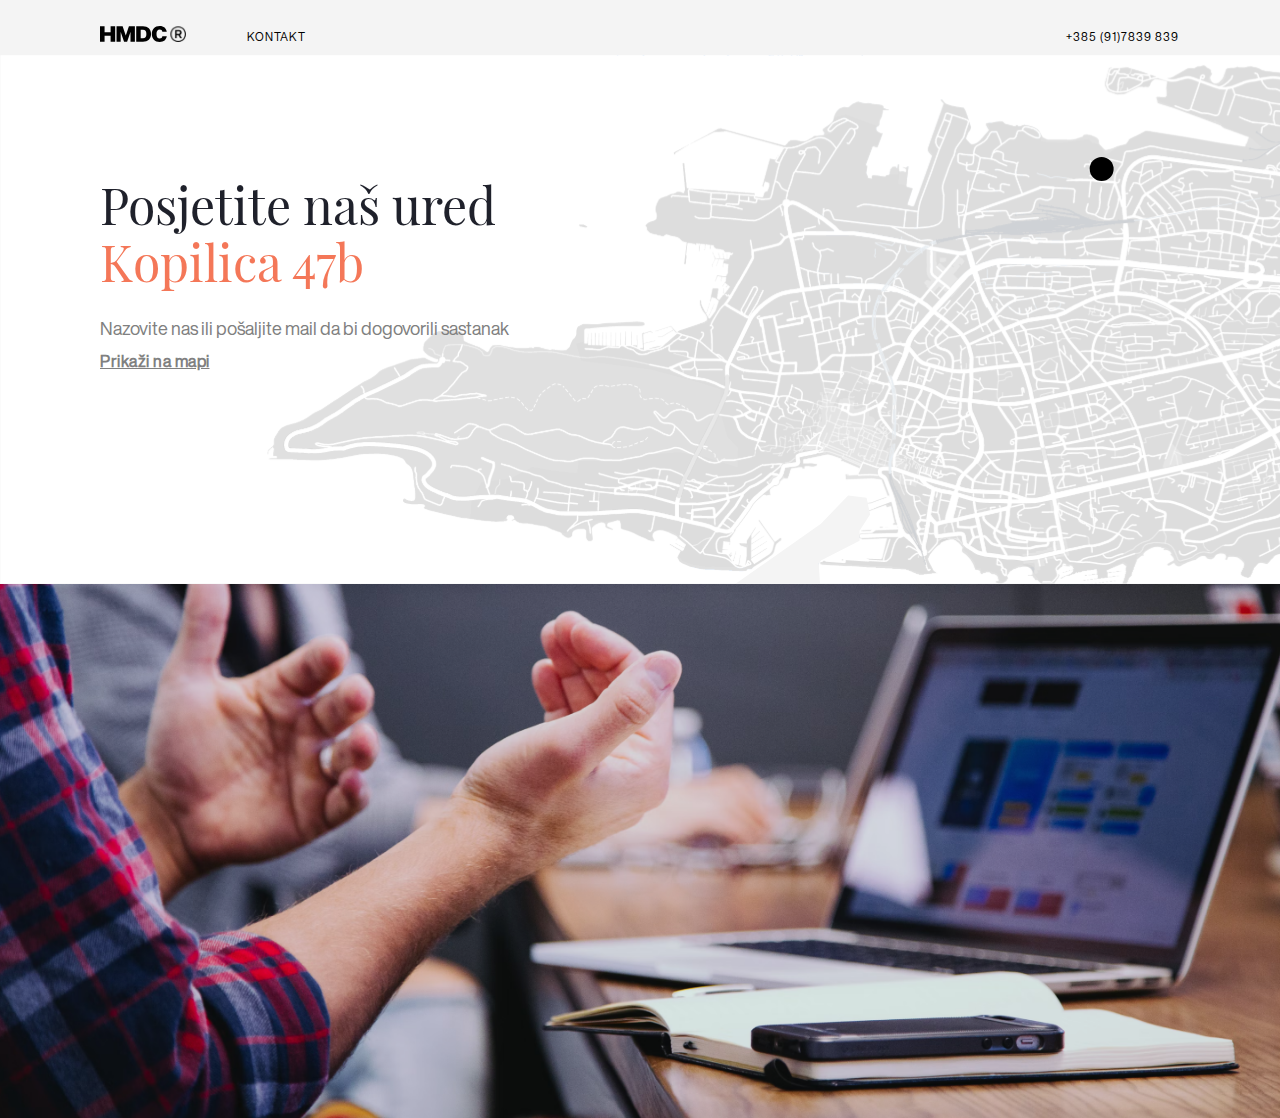
==== kontakt.html @ cbd96d77 "nesto" ====
<!DOCTYPE html>
<html lang="en">
<head>
    <meta charset="UTF-8">
    <meta http-equiv="X-UA-Compatible" content="IE=edge">
    <meta name="viewport" content="width=device-width, initial-scale=1.0">
    <link rel="stylesheet" href="styles.css">
    <link rel="stylesheet" href="kontaktstyle.css">
    <title>Document</title>
</head>
<body>
    
<div>
<div id="absolute-header">

    <div id="flex-container">
        <div id="logo">
          <img src="./picture/Logo HMDC.svg" alt="">
        </div>
        <nav id="header-left-side">
          <button class="nav-links dropbtn">
            USLUGE
            <i class="fa fa-caret-down"></i>
          </button>
          <a class="nav-links" href="">BLOG</a>
          <a class="nav-links" href="">KONTAKT</a>
        </nav>

        <nav id="header-right-side">
          <a class="nav-links" href="">+385 (91)7839 839</a>
          <div class="nav-links">
            <button>EN</button>
            <button>HR</button>
          </div>
          <a class="nav-links" id="ZP" href="">Zatražite ponudu</a>
          <div id="mybar">
          <div class="bar-holder">

            <div class="bars bar1"></div>
            <div class="bars bar2"></div>
            </div>
          </div>
        </nav>
      </div>
   


    <div id="contact-content">
<h1>Posjetite naš ured</h1>
<h1>Kopilica 47b</h1>
<small>Nazovite nas ili pošaljite mail da bi dogovorili sastanak</small>
<a href="">Prikaži na mapi</a>

   </div>
 </div>

 <div id="stmap">
 <img src="./picture/STMAP.svg" alt="" />
</div>

</div>

<div>
  <img id="contactimgbottom" src="./Slike/S.png" alt="">
</div>

<script src="./javacontact.js"></script>
<script src="./java.js"></script>
</body>
</html>
---- styles.css ----
* {
  box-sizing: border-box;
}
@font-face {
  font-family: "PlayFairDisplay";
  src: url("fonts/Playfair_Display/PlayfairDisplay-Regular.ttf")
    format("truetype");
  font-weight: normal;
  font-style: normal;
}

@font-face {
  font-family: "HalveticaNowDisplay";
  src: url("fonts/HelveticaNowCompleteFamily/Monotype\ -\ Helvetica\ Now\ Display.otf")
    format("opentype");
  font-weight: normal;
  font-style: normal;
}
body {
  margin: 0;
  color: #1F212B;
}


header #header-img-holder img {
  top: 0;
  width: 100%;
  display: block;
  margin: 0 auto;
}

header #header-img-holder img + img {
  display: none;
}

#absolute-header {
  position: absolute;
  top: 0;
  width: 100%;
  padding: 20px 60px 0;
}

#logo img{
    position: static;
  width: 87px;
  height: 16px;
  margin-right: 13px;
}

#flex-container {
  display: flex;
  padding: 2px 0vw 5px 0vw;
  align-items: center;
}

#header-right-side {
  display: grid;
  justify-items: start;
  grid-template-columns: auto auto auto;
  align-items: center;
  /* width: 340px; */
  margin-left: 20px;
  justify-content: space-between;
}

#header-right-side a:first-child {
  min-width: 114px;
}


#header-right-side #ZP {
  border-radius: 7px;
  padding: 12px 14px;
  width: 140px;
  background: #f47758;
  text-align: center;
  margin-left: 2px;
  font-size: 12px;
}

#header-right-side #mybar {
    float: right;
    display: none;
    margin: 1px 0 0 0;
}

/*                    BAR                      */
.bar-holder {
    cursor: pointer;
    width: 26px;
    height: 17px;
    background: inherit;
    position: relative;
    display: flex;
    flex-direction: column;
    align-items: center;
    justify-content: center;
    /* transition:all .5s ease-in-out; */
}

.bars {
    width: 18px;
    height: 2px;
    background: black;
    position: absolute;
    transition: all .5s ease-in-out;
}


.bar1{
    transform: translateY(-3px);
}
    
.bar2{
    transform: translateY(3px);
}


.bar-holder.open .bar1{
    transform: rotate(135deg) translate(0px,0px);  /*ako oce 45 */
}

.bar-holder.open .bar2{
    transform: rotate(45deg) translate(0px,0px);   /*-45 */
}





/*                    BAREND                  */
#header-left-side {
  display: grid;
  grid-template-columns: auto auto auto;
   width: 200px;/* 260 */
  margin-right: auto;
  justify-items: end;
}

#header-left-side button {
    font-family: HalveticaNowDisplay;
  background: inherit;
  border: none;
  color: white;
  font-size:11.5px;
  min-width: 67px;
  padding: 0;
}

#header-left-side .nav-links:nth-child(1),#header-left-side .nav-links:nth-child(2){
  display: none;/*headerleftside width vratiti s ovim */
}
#header-right-side .nav-links:nth-child(2),#header-right-side .nav-links:nth-child(3){
   display: none;/*headerrightside width vratiti s ovim */
}

.nav-links {
  letter-spacing: 1px;
  color: white;
  text-decoration: none;
  font-size: 11.5px;
  font-family: HalveticaNowDisplay;
  width: max-content;
}



#header-left-side .dropbtn{
    cursor: pointer;
}

#header-left-side .dropbtn i{
    margin: 0 4px;
}


#header-right-side button {
  background: none;
  color: white;
  border: none;
  font-family: Helvetica;
  font-size: 12px;
  cursor: pointer;
  padding: 0 2px;
}

#header-title {
  position:relative ;
  max-width: 345px;
  color: white;
  margin-top: 40px;
}

#header-title h2 {
  margin: 0;
  font-size: 35px;
  font-weight: 100;
  font-family: PlayFairDisplay;
  width: 285px;
}

#header-title h3 {
  display: none;
  max-width: 285px;
}

#header-title small {
  display: block;
  line-height: 22px;
  font-family: HalveticaNowDisplay;
  margin: 15px 0px 10px;
  color: #ffffffb8;
  font-size: 15px;
}

#header-title a {
  display: block;
  width: max-content;
  padding: 14px 33px;
  border-radius: 8px;
  background: #f0ecea;
  color: black;
  text-decoration: none;
  font-family: HalveticaNowDisplay;
  font-size: 11px;
  text-transform: uppercase;
  margin: 25px 0px 25px;
  font-weight: 700;
  cursor: pointer;
  letter-spacing: 1.3px;
}

#header-title a + a{
display: none;
}

/*       /////////////bookkeeping-services II/////////////           */
.section-box {
  padding: 80px 60px 120px;
}

#services-title {
  width: 45%;
  float: left;
  margin-right: 56px;
  margin-top: 50px;
}

#services-container {
  max-width: 410px;
  display: flex;
  flex-direction: column;
  margin-top: 50px;
}

#services-container p:first-child {
  margin-top: 0;
}

#services-container p {
  font-family: HalveticaNowDisplay;
  font-size: 14.5px;
  color: #4d4d4d;
  line-height: 1.5em;
}

.black-gray h3 {
  font-size: 30px;
  margin: 3px;
  font-weight: 100;
}

.black-gray h3 + h3 {
  font-size: 30px;
  color: #a9a9ac;
}
#services-flex2 {
  display: flex;
  flex-direction: row;
  justify-content: start;
  margin-top: 20px;
}

#services-flex2 a {
  margin: 20px 70px 10px 0px;
}

/*      /////////////////////////  Your powerful accounting   //////////////////////        */

#PDV {
  position: relative;
  background: #2e2f37;
  height: max-content;
}

#PDV img {
  display: block;
  margin-left: auto;
  width: 80%;
}

#uslugeholder {
  padding-bottom: 45px;
  top: 0;
  left: 0;
  right: 0;
  bottom: 0;
}

#PDV h1 {
  font-family: PlayFairDisplay;
  color: white;
  font-size: 39px;
  max-width: 370px;
  margin: 10px auto 50px;
  text-align: center;
  font-weight: 100;
}

#PDVgrid {
  display: grid;
  grid-template-columns: repeat(auto-fill, minmax(273px, 1fr));
  grid-template-rows: auto;
  grid-column-gap: 32px;
}

#PDVgrid div {
  max-width: 416px;
}

#PDVgrid div img {
  width: 18px;
  display: inline-block;
  margin-bottom: -2px;
  margin-right: 5px;
  margin-left: -2px;
}

#PDVgrid h4 {
  color: white;
  font-size: 19px;
  font-family: HalveticaNowDisplay;
  font-weight: 100;
  margin: 20px 0px 0px;
  display: inline-block;
}

#PDVgrid p {
  line-height: 20px;
  color: #7e7f83;
  font-size: 15.5px;
  font-family: HalveticaNowDisplay;
  margin: 10px 0 24px;
}

#PDV button {
  margin: 0 auto;
  color: white;
  display: block;
  padding: 17px 47px;
  margin-top: 45px;
  background: #f47758;
  border-radius: 7px;
  border: none;
  text-transform: uppercase;
  font-size: 11px;
  cursor: pointer;
  letter-spacing: 1px;
}

#PDV button +button {
display: none;
}

/*      /////////////////////////   II     //////////////////////        */

#theme-nu-II {
  background: #f4f4f4;
  overflow-x: hidden;
}
#theme-nu-II h2 {
  font-family: PlayFairDisplay;
  font-weight: 100;
  font-size: 39px;
  max-width: 402px;
  margin-bottom: 80px;
}

#articles-holder {
  display: flex;
  align-self: center;
  gap: 34px;
}

#III-cards {
  background: white;
  width: 312px;
  min-width: 312px;
  padding: 28px;
  padding-top: 50px;
  padding-bottom: 60px;
}

#III-cards img {
  margin: 40px 0px 75px 0px;
  width: 45px;
}

#III-cards h3 {
  font-family: PlayFairDisplay;
  font-size: 26px;
  font-weight: 100;
  margin: 6px 0;
  transform: scale(1, 1.1);
}

#III-cards p {
  color: #999999;
  font-family: HalveticaNowDisplay;
  font-size: 16px;
}

/*                    business         theme V              */

#business {
  overflow-x: hidden;
}

#business-title-flex {
  display: flex;
  flex-direction: row;
  align-items: center;
  justify-content: space-between;
}

#business-title-flex h2 {
  width: 280px;
  font-family: PlayFairDisplay;
  font-size: 39px;
  font-weight: 100;
}

#business-title-flex h2 + div {
  display: none;
  margin-right: 3vw;
}

#drag {
  display: inline-block;
  border: solid 1px #bdbcbc;
  border-radius: 46px;
  height: 70px;
  width: 70px;
  text-align: center;
  padding: 28.5px 0px;
}

#drag div {
  font-family: HalveticaNowDisplay;
  font-size: 11px;
  color: #a9a9ac;
}

#arrow {
  display: inline-block;
  margin: 0px 1.7vw;
  color: #a9a9ac;
}

#business-links-holder {
  display: flex;
}

#business-link {
  background: #f47758;
  width: 280px;
  min-width: 280px;
  padding: 30px;
  margin: 14px 17px;
}

#business-link img {
  width: 35px;
}

#business-link h3 {
  font-family: PlayFairDisplay;
  font-size: 21px;
  font-weight: 100;
  margin-bottom: 10px;
}

#business-link p {
  font-family: HalveticaNowDisplay;
  color: #bba2a2;
  margin-top: 10px;
}

#business-link h6 {
  font-family: HalveticaNowDisplay;
  margin-bottom: 2px;
  font-size: 12px;
  width: max-content;
  font-weight: 100;
}

#business-link:hover h6 {
  color: white;
  text-decoration: underline;
  cursor: pointer;
}
#business-link:hover h3 {
  color: white;
}
#business-link:hover img {
  mix-blend-mode: color-dodge;
}

#business-link img {
  margin-top: 55px;
}

/*                    footer                           */

#footers-title {
  border-bottom: solid 1px #4c4b4b;
  padding-bottom: 40px;
  margin-top: 55px;
}

footer {
  background: #1f2024;
}

footer.section-box {
  padding-bottom: 30px;
}

footer h2 {
  font-size: 35px;
  color: white;
  font-family: PlayFairDisplay;
  font-weight: 100;
  margin: 0;
}

footer h2 + h2 {
  color: #a9a9ac;
}

footer h2 + button {
  color: white;
  background: #292a2e;
  padding: 12px 20px;
  margin: 30px 0 0 0;
  border: solid 1px #4c4b4b;
  border-radius: 8px;
  font-size: 11.5px;
  font-family: HalveticaNowDisplay;
  cursor: pointer;
  letter-spacing: 1px;
}

footer h2 + button:hover {
  background: inherit;
}

#footer-nav-holder {
  display: flex;
  justify-content: space-between;
  margin: 70px 0px;
  flex-wrap: wrap;
  column-gap: 14px;
}

#footer-nav-holder nav {
  min-width: max-content;
  height: max-content;
  margin: 0px 0px 25px 0;
  letter-spacing: 0.5px;
}

#footer-nav-holder h3 {
  color: white;
  font-family: HalveticaNowDisplay;
  font-weight: 100;
  font-size: 13px;
  margin-bottom: 19px;
}

#footer-nav-holder + p {
  font-size: 14px;
  font-family: HalveticaNowDisplay;
  color: #a9a9ac;
  border-bottom: solid 1px #4c4b4b;
  padding-bottom: 20px;
}

footer nav a {
  text-decoration: none;
  color: #a9a9ac;
  font-family: HalveticaNowDisplay;
  margin: 15px 0;
  display: block;
  font-size: 13px;
}

#bottom-of-footer {
  display: flex;
  justify-content: space-between;
  margin-top: 30px;
  align-items: center;
  flex-wrap: wrap;
}

#bottom-of-footer div img{
margin-right: 10px;
}

#bottom-of-footer #right-corner a {
  color: white;
  text-decoration: none;
  margin-right: 20px;
}

.fa-phone {
  transform: rotate(90deg);
}

#bottom-of-footer #right-corner p {
  display: inline-block;
  color: white;
  font-family: HalveticaNowDisplay;
  font-size: 14px;
  margin-right: 20px;
  letter-spacing: 0.5px;

}

#bottom-of-footer #right-corner a {
  margin: 0px 14px;
  font-size: 14px;
}

/* mozda 1200 */
@media only screen and (min-width: 1001px) {
  #absolute-header {
    padding: 24px 100px 0;
  }

  #header-title h2 {
    margin: 9vw 0 0 0;
    font-size: 61px;
    width: 490px;
    line-height: 62px;
  }

  .black-gray h3 {
    font-size: 37px;
  }

  .black-gray h3 + h3 {
    font-size: 37px;
  }

  .section-box {
    padding: 110px 100px 150px;
  }

  #uslugeholder.section-box {
    padding: 190px 100px 190px;
  }

  #PDV h1 {
    margin: 0 auto 75px;
  }

  #PDVgrid {
    display: grid;
    grid-template-rows: auto auto auto auto auto auto;
    grid-row-gap: 20px;
    grid-template-columns: 100%;
    justify-items: end;
  }

  #PDVgrid div {
    max-width: 430px;
    min-width: 430px;
  }

  #PDVgrid div:nth-child(1) {
    margin: 0px 590px 0 auto;
  }

  #PDVgrid div:nth-child(2) {
    margin: 0px 690px 0 auto;
  }

  #PDVgrid div:nth-child(3){
    margin: 0px 790px 0 auto;
  }

  #PDVgrid div:nth-child(4) {
    margin: 0px 730px 0 auto;
  }

  #PDVgrid div:nth-child(5){
    margin: 0px 650px 0 auto;
  }

  #PDVgrid div:nth-child(6){
    margin: 0px 580px 0 auto;
  }

  #PDV h1 {
    font-size: 61px;
    max-width: 390px;
  }

  #PDV #img1000 {
    position: absolute;
    display: block;
    width: 60%; /* 800px */
    /* top: 275px; */
    right: 0;
    bottom: 44px;
  }

  #articles-holder {
    gap: 20px;
  }

  #III-cards {
    width: max-content;
    /* min-width: 320px;
    max-width: 320px; */
    width: 320px;
  }

  #theme-nu-II h2 {
    font-size: 61px;
    max-width: 500px;
  }

  #business-title-flex h2 {
    width: 414px;
    font-size: 61px;
  }

  #footer-nav-holder {
    max-width: 1001px;
  }
}


@media only screen and (min-width: 1440px) {
  #PDV #img1000 {
    position: absolute;
    display: block;
    width: 800px;
    top: 275px;
    right: 0;
  }

  #articles-holder {
    gap: 30px;
  }

  #III-cards {
    padding: 38px;
  }

  #footers-title {
    float: left;
    border-bottom: none;
    margin-top: 0;
  }

  #footer-nav-holder {
    margin: 0px auto 0px 0;
    flex-direction: row-reverse;
    justify-content: flex-start;
    column-gap: 95px;
  }

  #footer-nav-holder + p {
    font-size: 0;
    margin-top: 30px;
  }
}

@media only screen and (max-width: 768px) {

    header #logo img{
     filter: invert();   
     margin-right: 18px;
    }

  .section-box {
    padding: 120px 60px 120px; /* 7.8vw=60px*/
  }

  #absolute-header {
    padding: 18px 60px 20px;  /* 7.8vw=60px*/
  }

  #absolute-header {
    position: relative;
  }

  #header-img-holder {
    height: 392px;
    display: block;
    position: relative;
  }

  header #header-img-holder img {
    position: absolute;
    top: 0;
    width: 784px;
    display: block;
    right: 0;
  }

  header h3 {
    color: black;
  }

  header h3 + h3 {
    color: white;
    text-shadow: 0px 1px 1px black;
    margin: 0;
  }

  #flex-container {
    justify-content: space-between;
    margin-bottom: 20px;
  }

  #header-left-side {
    display: none;
  }
  #header-right-side {
    display: block;
    width: 170px;
    margin-left: 2px;
  }
  #header-right-side .nav-links:nth-child(2) {
    display: none;
  }
  #header-right-side a:first-child {
    color: #1F212B;
  }

  #header-right-side #ZP {
    display: none;
  }

  #header-right-side #mybar{
    display: inline-block;
  }

  #header-title h2 {
    display: none;
  }

  #header-title h3 {
    color: #1F212B;
    display: block;
    font-family: "PlayFairDisplay";
    font-size: 34px;
    font-weight: 400;
  }

  #header-title small {
    font-size: 15.5px;
    color: #605c5c;
  }


  #header-title a  {
    display: none;
  }

  #header-title a + a {
    display: block;
    margin-top: 22px;  
    background: #f47758;
    color: white;
  }

  

  #III-cards {
    width: 297px;
    min-width: 297px;
  }

  #services-title {
    width: 100%;
    max-width: 410px;
    float: none;
    margin: 0px auto 35px;
  }

  #services-container {
    width: 100%;
    margin: 0 auto;
  }

  #theme-nu-II h2 {
    margin-top: 0;
  }

  #business-title-flex h2 {
    margin-top: 0;
  }

  #articles-holder {
    align-self: center;
    flex-wrap: wrap;
    justify-content: center;
  }




  #PDV button {
   display: none;
  }
  
  #PDV button +button {
  display: block;
  }

  #PDV #img1000 {
    width: 87%;
  }

  #footer-nav-holder {
    justify-content: flex-start;
    column-gap: 54px;
  }
}


@media only screen and (max-width: 380px) {
  header #header-img-holder img {
    display: none;
  }

  #header-img-holder {
    height: 530px;
    display: block;
    position: relative;
  }

  header #header-img-holder img + img {
    position: absolute;
    top: 0;
    width: 380px;
    display: block;
  }

  .section-box {
    padding: 80px 28px 80px;
  }

  #absolute-header {
    padding: 18px 28px 0px;
  }

  #header-right-side a {
    display: none;
  }

  #header-title a+a {
    z-index: 1;
    position: absolute;
    bottom: -538px;
    display: block;
    padding: 16px;
    width: 100%;
    text-align: center;
}

  #header-title a{
      display: none;
  }


  #PDV h1 {
    font-size: 37px;
    margin: 0 auto 25px;
  }

  #PDVgrid {
    display: block;
  }

  #PDVgrid div {
    width: 100%;
    margin: 0 auto;
  }

  #theme-nu-II h2 {
    font-size: 36px;
    margin-bottom: 25px;
  }

  #articles-holder {
    flex-wrap: nowrap;
  }

  #business-title-flex h2 {
    font-size: 36px;
  }

  footer.section-box {
    padding-top: 70px;
  }

  footer h2 {
    font-size: 25px;
  }

  #bottom-of-footer div:first-child {
    display: none;
  }

  #bottom-of-footer {
    justify-content: space-around;
    margin-bottom: 40px;
  }

  #bottom-of-footer #right-corner p {
    position: absolute;
    right: 0;
    display: block;
    left: 0;
    text-align: center;
    margin: 50px 0 0 0;
    color: #a9a9ac;
  }
}
---- kontaktstyle.css ----
body{
    background: #f4f4f4;
}

#logo img {
    filter: invert();
}


.nav-links  {
    color: black !important;
}

#header-right-side .nav-links button{
    color: black !important;
}

#header-right-side #ZP{
    color: white !important;
}

#stmap img {
    top: 0;
    width: 100%;
    display: block;
    margin: 0 auto;
}


#contact-content{
    display: block;
    position: relative;
    margin-top: 120px;
}



#contact-content h1 {
    font-size: 40px;
    font-weight: 100;
    font-family: PlayFairDisplay;
    margin: 0;
}

#contact-content h1 +h1{
    margin-top: -10px;
}

#contact-content h1:nth-child(2){
    color: #f47758;
}


#contact-content small {
    margin-top: 20px;
    max-width: 260px;
    display: block;
    font-family: HalveticaNowDisplay;
    font-size: 18px;
    color: gray;
}

#contact-content a {
    display: block;
    margin-top: 8px;
    color: gray;
    font-family: HalveticaNowDisplay;
    font-size: 16px;
    font-weight: 700;
    letter-spacing: 0.5px;
}

#contactimgbottom{
    display: block;
    width: 100%;
}


@media only screen and (min-width: 1001px) {


#contact-content h1 {
    font-size: 50px;
}



#contact-content small {
    max-width: 426px;
}
}

@media only screen and (min-width: 1440px) {

#contact-content {
    width: 460px;
}

#contact-content h1 {
    font-size: 53px;
}

}

@media only screen and (max-width: 380px) {

#contact-content h1 {
    font-size: 37px;
}
#contact-content h1:nth-child(2) {
color: #ff7121;
}

#contact-content small {
    font-size: 16px;
}
#contact-content a {
    font-size: 14px;
}
}
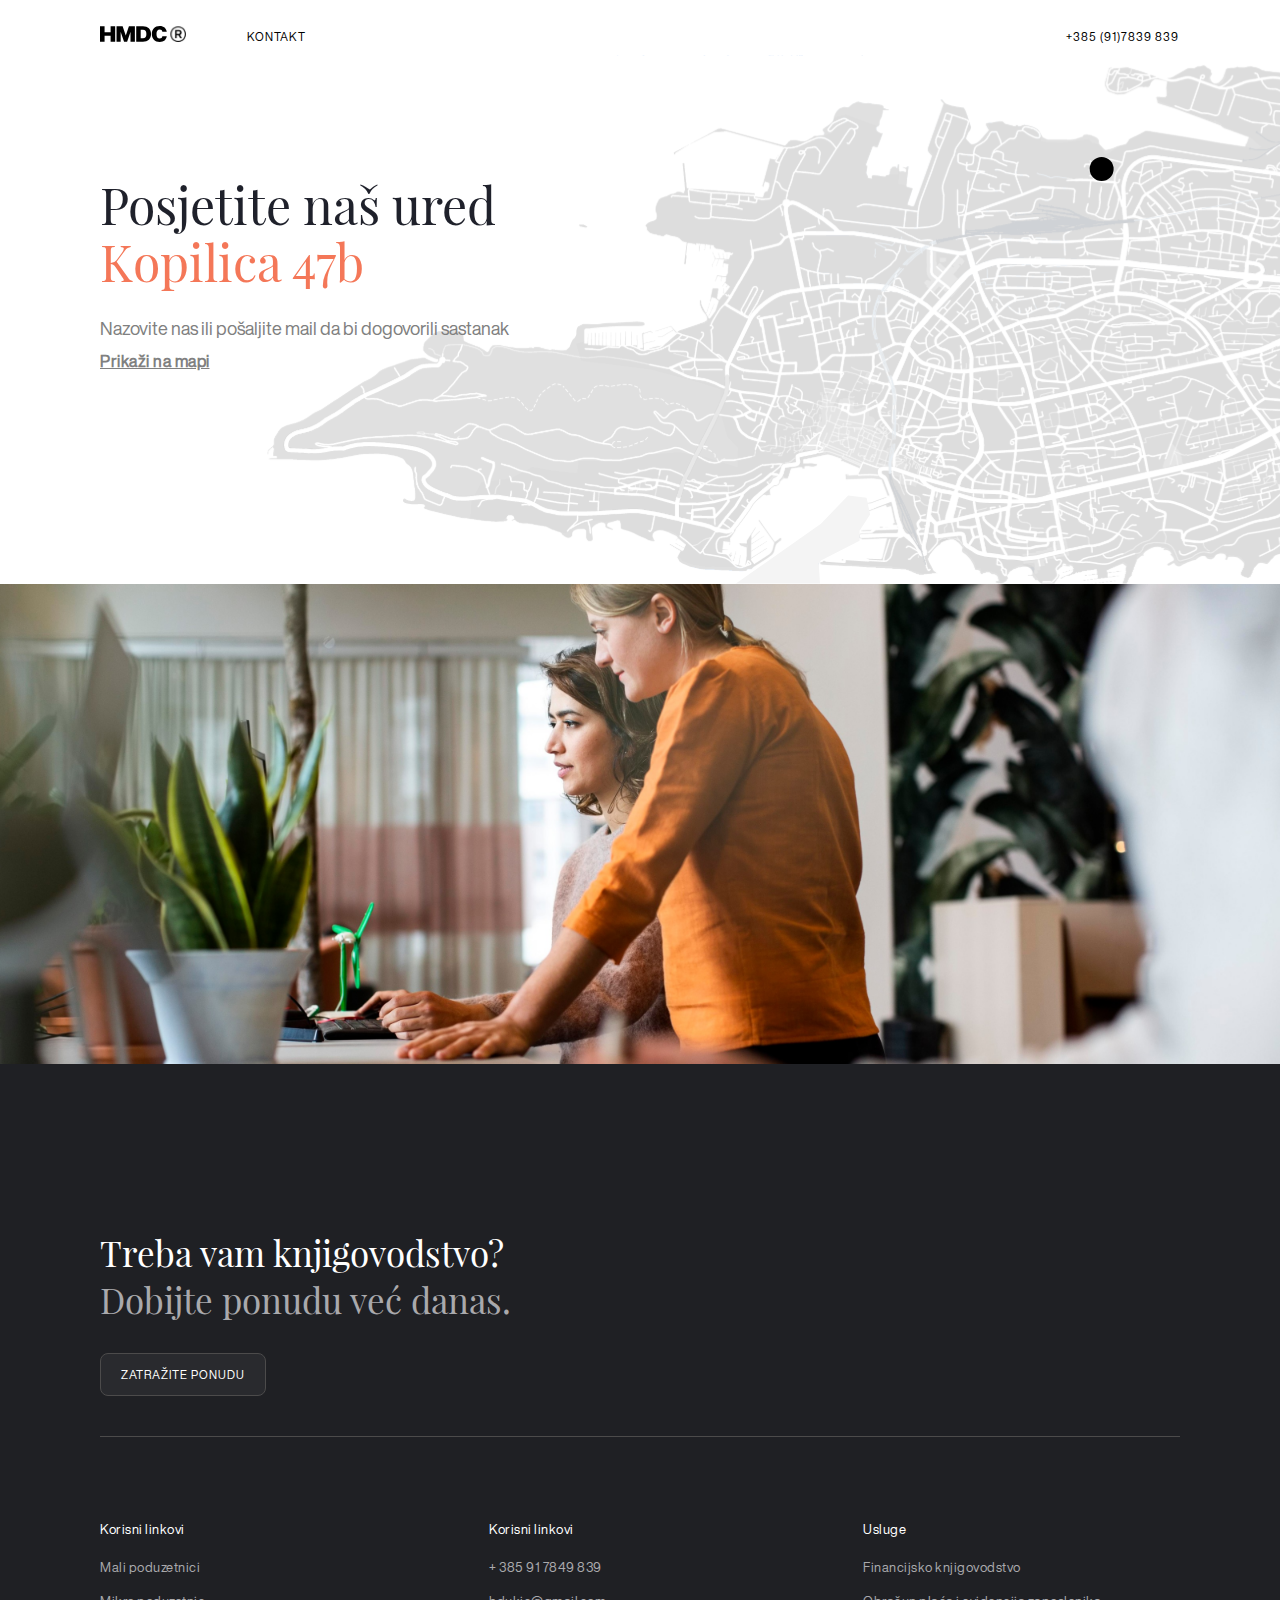
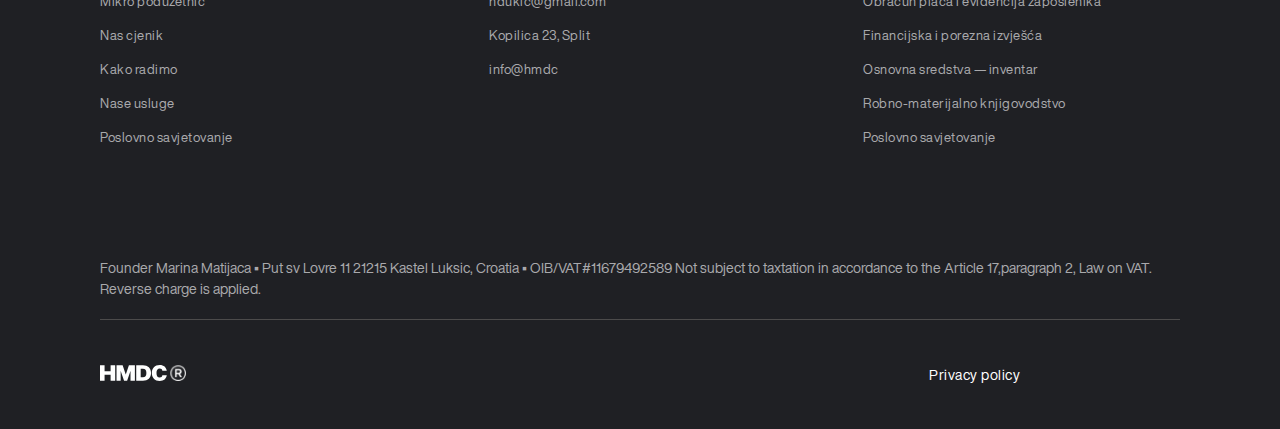
==== commit 9cb5b340: "fixed fonts etc." ====
--- a/kontakt.html
+++ b/kontakt.html
@@ -1,70 +1,135 @@
 <!DOCTYPE html>
 <html lang="en">
-<head>
-    <meta charset="UTF-8">
-    <meta http-equiv="X-UA-Compatible" content="IE=edge">
-    <meta name="viewport" content="width=device-width, initial-scale=1.0">
-    <link rel="stylesheet" href="styles.css">
-    <link rel="stylesheet" href="kontaktstyle.css">
+  <head>
+    <meta charset="UTF-8" />
+    <meta http-equiv="X-UA-Compatible" content="IE=edge" />
+    <meta name="viewport" content="width=device-width, initial-scale=1.0" />
+    <link rel="stylesheet" href="styles.css" />
+    <link rel="stylesheet" href="kontaktstyle.css" />
+    <link
+      rel="stylesheet"
+      href="https://use.fontawesome.com/releases/v5.5.0/css/all.css"
+      integrity="sha384-B4dIYHKNBt8Bc12p+WXckhzcICo0wtJAoU8YZTY5qE0Id1GSseTk6S+L3BlXeVIU"
+      crossorigin="anonymous"
+    />
+    <title>HMDC</title>
+    <link rel="icon" type="image/x-icon" href="/picture/HMDC.svg" />
     <title>Document</title>
-</head>
-<body>
-    
-<div>
-<div id="absolute-header">
+  </head>
+  <body>
+    <div>
+      <div id="absolute-header">
+        <div id="flex-container">
+          <div id="logo">
+            <a href="index.html"
+              ><img src="./picture/Logo HMDC.svg" alt=""
+            /></a>
+          </div>
+          <nav id="header-left-side">
+            <button class="nav-links dropbtn">
+              USLUGE
+              <i class="fa fa-caret-down"></i>
+            </button>
+            <a class="nav-links" href="">BLOG</a>
+            <a class="nav-links" href="">KONTAKT</a>
+          </nav>
 
-    <div id="flex-container">
-        <div id="logo">
-          <img src="./picture/Logo HMDC.svg" alt="">
+          <nav id="header-right-side">
+            <a class="nav-links" href="">+385 (91)7839 839</a>
+            <div class="nav-links">
+              <button>EN</button>
+              <button>HR</button>
+            </div>
+            <a class="nav-links" id="ZP" href="">Zatražite ponudu</a>
+            <div id="mybar">
+              <div class="bar-holder">
+                <div class="bars bar1"></div>
+                <div class="bars bar2"></div>
+              </div>
+            </div>
+          </nav>
         </div>
-        <nav id="header-left-side">
-          <button class="nav-links dropbtn">
-            USLUGE
-            <i class="fa fa-caret-down"></i>
-          </button>
-          <a class="nav-links" href="">BLOG</a>
-          <a class="nav-links" href="">KONTAKT</a>
+
+        <div id="contact-content">
+          <h1>Posjetite naš ured</h1>
+          <h1>Kopilica 47b</h1>
+          <small
+            >Nazovite nas ili pošaljite mail da bi dogovorili sastanak</small
+          >
+          <a href="https://goo.gl/maps/gQXnQjkdcjwEqtRYA">Prikaži na mapi</a>
+        </div>
+      </div>
+
+      <div id="stmap">
+        <img src="./picture/STMAP.svg" alt="" />
+      </div>
+    </div>
+
+    <div>
+      <img id="contactimgbottom" src="./Slike/KontaktPageNew.png" alt="" />
+    </div>
+    <footer class="section-box">
+      <div id="footers-title">
+        <h2>Treba vam knjigovodstvo?</h2>
+        <h2>Dobijte ponudu već danas.</h2>
+        <button>ZATRAŽITE PONUDU</button>
+      </div>
+
+      <div id="footer-nav-holder">
+        <nav id="footer-nav1">
+          <h3>Korisni linkovi</h3>
+
+          <a href="">Mali poduzetnici</a>
+          <a href="">Mikro poduzetnic</a>
+          <a href="">Nas cjenik</a>
+          <a href="">Kako radimo</a>
+          <a href="">Nase usluge</a>
+          <a href="">Poslovno savjetovanje</a>
         </nav>
 
-        <nav id="header-right-side">
-          <a class="nav-links" href="">+385 (91)7839 839</a>
-          <div class="nav-links">
-            <button>EN</button>
-            <button>HR</button>
-          </div>
-          <a class="nav-links" id="ZP" href="">Zatražite ponudu</a>
-          <div id="mybar">
-          <div class="bar-holder">
+        <nav id="footer-nav2">
+          <h3>Korisni linkovi</h3>
 
-            <div class="bars bar1"></div>
-            <div class="bars bar2"></div>
-            </div>
-          </div>
+          <a href="">+ 385 91 7849 839</a>
+          <a href="">hdukic@gmail.com</a>
+          <a href="">Kopilica 23, Split</a>
+          <a href="">info@hmdc</a>
+        </nav>
+
+        <nav id="footer-nav3">
+          <h3>Usluge</h3>
+
+          <a href="">Financijsko knjigovodstvo</a>
+          <a href="">Obračun plaća i evidencija zaposlenika</a>
+          <a href="">Financijska i porezna izvješća</a>
+          <a href="">Osnovna sredstva — inventar</a>
+          <a href="">Robno-materijalno knjigovodstvo</a>
+          <a href="">Poslovno savjetovanje</a>
         </nav>
       </div>
-   
 
+      <p>
+        Founder Marina Matijaca ▪ Put sv Lovre 11 21215 Kastel Luksic, Croatia ▪
+        OIB/VAT#11679492589 Not subject to taxtation in accordance to the
+        Article 17,paragraph 2, Law on VAT. Reverse charge is applied.
+      </p>
 
-    <div id="contact-content">
-<h1>Posjetite naš ured</h1>
-<h1>Kopilica 47b</h1>
-<small>Nazovite nas ili pošaljite mail da bi dogovorili sastanak</small>
-<a href="">Prikaži na mapi</a>
+      <div id="bottom-of-footer">
+        <div>
+          <img src="./picture/Logo HMDC.svg" alt="" />
+        </div>
+        <div id="right-corner">
+          <p>Privacy policy</p>
+          <a href=""><i class="fab fa-facebook-f"></i></a>
+          <a href=""><i class="fab fa-whatsapp"></i></a>
+          <a href=""><i class="fab fa-linkedin"></i></a>
+          <a href=""><i class="fas fa-phone"></i></a>
+          <a href=""><i class="fas fa-envelope"></i></a>
+        </div>
+      </div>
+    </footer>
 
-   </div>
- </div>
-
- <div id="stmap">
- <img src="./picture/STMAP.svg" alt="" />
-</div>
-
-</div>
-
-<div>
-  <img id="contactimgbottom" src="./Slike/S.png" alt="">
-</div>
-
-<script src="./javacontact.js"></script>
-<script src="./java.js"></script>
-</body>
-</html>+    <script src="./javacontact.js"></script>
+    <script src="./java.js"></script>
+  </body>
+</html>
--- a/styles.css
+++ b/styles.css
@@ -18,9 +18,8 @@
 }
 body {
   margin: 0;
-  color: #1F212B;
-}
-
+  color: #1f212b;
+}
 
 header #header-img-holder img {
   top: 0;
@@ -32,6 +31,61 @@
 header #header-img-holder img + img {
   display: none;
 }
+.splash {
+  position: fixed;
+  top: 0;
+  left: 0;
+  width: 100%;
+  height: 100vh;
+  background: #0a0a0b;
+  z-index: 200;
+  color: #ffffff;
+  display: flex;
+  flex-direction: column;
+  justify-content: flex-end;
+}
+
+.splashMyClass {
+  opacity: 0;
+  position: fixed;
+  top: 0;
+  left: 0;
+  width: 100%;
+  height: 100vh;
+  background: #0a0a0b;
+  z-index: -10;
+  color: #ffffff;
+  display: flex;
+  flex-direction: column;
+  justify-content: flex-end;
+  transition: all 0.5s;
+}
+
+.title-holder {
+  display: flex;
+  justify-content: center;
+  margin-bottom: 30vh;
+}
+
+.bottom-segment {
+  font-family: HalveticaNowDisplay;
+  text-transform: capitalize;
+  letter-spacing: 0.08em;
+  display: flex;
+  justify-content: space-between;
+  margin: 4vh;
+}
+
+@keyframes fadeIn {
+  to {
+    opacity: 1;
+  }
+}
+
+.fade-in {
+  opacity: 0;
+  animation: fadeIn 1s ease-in forwards;
+}
 
 #absolute-header {
   position: absolute;
@@ -40,8 +94,8 @@
   padding: 20px 60px 0;
 }
 
-#logo img{
-    position: static;
+#logo img {
+  position: static;
   width: 87px;
   height: 16px;
   margin-right: 13px;
@@ -67,7 +121,6 @@
   min-width: 114px;
 }
 
-
 #header-right-side #ZP {
   border-radius: 7px;
   padding: 12px 14px;
@@ -79,79 +132,75 @@
 }
 
 #header-right-side #mybar {
-    float: right;
-    display: none;
-    margin: 1px 0 0 0;
+  float: right;
+  display: none;
+  margin: 1px 0 0 0;
 }
 
 /*                    BAR                      */
 .bar-holder {
-    cursor: pointer;
-    width: 26px;
-    height: 17px;
-    background: inherit;
-    position: relative;
-    display: flex;
-    flex-direction: column;
-    align-items: center;
-    justify-content: center;
-    /* transition:all .5s ease-in-out; */
+  cursor: pointer;
+  width: 26px;
+  height: 17px;
+  background: inherit;
+  position: relative;
+  display: flex;
+  flex-direction: column;
+  align-items: center;
+  justify-content: center;
+  /* transition:all .5s ease-in-out; */
 }
 
 .bars {
-    width: 18px;
-    height: 2px;
-    background: black;
-    position: absolute;
-    transition: all .5s ease-in-out;
-}
-
-
-.bar1{
-    transform: translateY(-3px);
-}
-    
-.bar2{
-    transform: translateY(3px);
-}
-
-
-.bar-holder.open .bar1{
-    transform: rotate(135deg) translate(0px,0px);  /*ako oce 45 */
-}
-
-.bar-holder.open .bar2{
-    transform: rotate(45deg) translate(0px,0px);   /*-45 */
-}
-
-
-
-
+  width: 18px;
+  height: 2px;
+  background: black;
+  position: absolute;
+  transition: all 0.2s ease-in-out;
+}
+
+.bar1 {
+  transform: translateY(-3px);
+}
+
+.bar2 {
+  transform: translateY(3px);
+}
+
+.bar-holder.open .bar1 {
+  transform: rotate(135deg) translate(0px, 0px); /*ako oce 45 */
+}
+
+.bar-holder.open .bar2 {
+  transform: rotate(45deg) translate(0px, 0px); /*-45 */
+}
 
 /*                    BAREND                  */
 #header-left-side {
   display: grid;
   grid-template-columns: auto auto auto;
-   width: 200px;/* 260 */
+  width: 200px; /* 260 */
   margin-right: auto;
   justify-items: end;
 }
 
 #header-left-side button {
-    font-family: HalveticaNowDisplay;
+  font-family: HalveticaNowDisplay;
   background: inherit;
   border: none;
   color: white;
-  font-size:11.5px;
+  font-size: 11.5px;
   min-width: 67px;
   padding: 0;
 }
 
-#header-left-side .nav-links:nth-child(1),#header-left-side .nav-links:nth-child(2){
-  display: none;/*headerleftside width vratiti s ovim */
-}
-#header-right-side .nav-links:nth-child(2),#header-right-side .nav-links:nth-child(3){
-   display: none;/*headerrightside width vratiti s ovim */
+#header-left-side .nav-links:nth-child(1),
+#header-left-side .nav-links:nth-child(2) {
+  display: none; /*headerleftside width vratiti s ovim */
+}
+#header-right-side .nav-links:nth-child(2),
+#header-right-side .nav-links:nth-child(3) {
+  display: none; /*headerrightside width vratiti s ovim */
 }
 
 .nav-links {
@@ -163,29 +212,26 @@
   width: max-content;
 }
 
-
-
-#header-left-side .dropbtn{
-    cursor: pointer;
-}
-
-#header-left-side .dropbtn i{
-    margin: 0 4px;
-}
-
+#header-left-side .dropbtn {
+  cursor: pointer;
+}
+
+#header-left-side .dropbtn i {
+  margin: 0 4px;
+}
 
 #header-right-side button {
   background: none;
   color: white;
   border: none;
-  font-family: Helvetica;
+  font-family: HalveticaNowDisplay;
   font-size: 12px;
   cursor: pointer;
   padding: 0 2px;
 }
 
 #header-title {
-  position:relative ;
+  position: relative;
   max-width: 345px;
   color: white;
   margin-top: 40px;
@@ -209,8 +255,10 @@
   line-height: 22px;
   font-family: HalveticaNowDisplay;
   margin: 15px 0px 10px;
-  color: #ffffffb8;
-  font-size: 15px;
+  color: #ffffff;
+  font-size: 16px;
+  font-weight: 400;
+  opacity: 0.8;
 }
 
 #header-title a {
@@ -230,8 +278,8 @@
   letter-spacing: 1.3px;
 }
 
-#header-title a + a{
-display: none;
+#header-title a + a {
+  display: none;
 }
 
 /*       /////////////bookkeeping-services II/////////////           */
@@ -259,9 +307,11 @@
 
 #services-container p {
   font-family: HalveticaNowDisplay;
-  font-size: 14.5px;
-  color: #4d4d4d;
-  line-height: 1.5em;
+  color: black;
+  opacity: 0.7;
+  line-height: 24px;
+  font-size: 16px;
+  font-weight: 400;
 }
 
 .black-gray h3 {
@@ -346,11 +396,13 @@
 }
 
 #PDVgrid p {
-  line-height: 20px;
-  color: #7e7f83;
-  font-size: 15.5px;
+  line-height: 24px;
   font-family: HalveticaNowDisplay;
   margin: 10px 0 24px;
+  color: #ffffff;
+  font-size: 16px;
+  font-weight: 400;
+  opacity: 0.4;
 }
 
 #PDV button {
@@ -368,8 +420,8 @@
   letter-spacing: 1px;
 }
 
-#PDV button +button {
-display: none;
+#PDV button + button {
+  display: none;
 }
 
 /*      /////////////////////////   II     //////////////////////        */
@@ -417,13 +469,29 @@
 #III-cards p {
   color: #999999;
   font-family: HalveticaNowDisplay;
+  line-height: 24px;
+  color: black;
+
   font-size: 16px;
+  font-weight: 400;
+  opacity: 0.4;
 }
 
 /*                    business         theme V              */
-
 #business {
-  overflow-x: hidden;
+  height: 700px;
+}
+
+::-webkit-scrollbar {
+  display: none;
+  width: 0;
+}
+
+.relativeholder {
+  position: absolute;
+  height: 336px;
+  width: 100%;
+  left: 0;
 }
 
 #business-title-flex {
@@ -469,10 +537,14 @@
 
 #business-links-holder {
   display: flex;
+  overflow-x: auto;
+  counter-reset: my-sec-counter;
 }
 
 #business-link {
-  background: #f47758;
+  display: block;
+  position: relative;
+  background: blueviolet;
   width: 280px;
   min-width: 280px;
   padding: 30px;
@@ -483,6 +555,11 @@
   width: 35px;
 }
 
+#business-link h3::before {
+  display: none;
+  counter-increment: my-sec-counter;
+  content: counter(my-sec-counter);
+}
 #business-link h3 {
   font-family: PlayFairDisplay;
   font-size: 21px;
@@ -518,8 +595,9 @@
 
 #business-link img {
   margin-top: 55px;
-}
-
+  margin-top: 55px;
+  -webkit-user-drag: none;
+}
 /*                    footer                           */
 
 #footers-title {
@@ -613,8 +691,8 @@
   flex-wrap: wrap;
 }
 
-#bottom-of-footer div img{
-margin-right: 10px;
+#bottom-of-footer div img {
+  margin-right: 10px;
 }
 
 #bottom-of-footer #right-corner a {
@@ -634,7 +712,6 @@
   font-size: 14px;
   margin-right: 20px;
   letter-spacing: 0.5px;
-
 }
 
 #bottom-of-footer #right-corner a {
@@ -696,7 +773,7 @@
     margin: 0px 690px 0 auto;
   }
 
-  #PDVgrid div:nth-child(3){
+  #PDVgrid div:nth-child(3) {
     margin: 0px 790px 0 auto;
   }
 
@@ -704,11 +781,11 @@
     margin: 0px 730px 0 auto;
   }
 
-  #PDVgrid div:nth-child(5){
+  #PDVgrid div:nth-child(5) {
     margin: 0px 650px 0 auto;
   }
 
-  #PDVgrid div:nth-child(6){
+  #PDVgrid div:nth-child(6) {
     margin: 0px 580px 0 auto;
   }
 
@@ -747,11 +824,14 @@
     font-size: 61px;
   }
 
+  #business {
+    height: 850px;
+  }
+
   #footer-nav-holder {
     max-width: 1001px;
   }
 }
-
 
 @media only screen and (min-width: 1440px) {
   #PDV #img1000 {
@@ -790,18 +870,17 @@
 }
 
 @media only screen and (max-width: 768px) {
-
-    header #logo img{
-     filter: invert();   
-     margin-right: 18px;
-    }
+  header #logo img {
+    filter: invert();
+    margin-right: 18px;
+  }
 
   .section-box {
     padding: 120px 60px 120px; /* 7.8vw=60px*/
   }
 
   #absolute-header {
-    padding: 18px 60px 20px;  /* 7.8vw=60px*/
+    padding: 18px 60px 20px; /* 7.8vw=60px*/
   }
 
   #absolute-header {
@@ -849,14 +928,14 @@
     display: none;
   }
   #header-right-side a:first-child {
-    color: #1F212B;
+    color: #1f212b;
   }
 
   #header-right-side #ZP {
     display: none;
   }
 
-  #header-right-side #mybar{
+  #header-right-side #mybar {
     display: inline-block;
   }
 
@@ -865,31 +944,30 @@
   }
 
   #header-title h3 {
-    color: #1F212B;
-    display: block;
-    font-family: "PlayFairDisplay";
+    color: #1f212b;
+    display: block;
+    font-family: PlayFairDisplay;
     font-size: 34px;
     font-weight: 400;
   }
 
   #header-title small {
-    font-size: 15.5px;
-    color: #605c5c;
-  }
-
-
-  #header-title a  {
+    color: #ffffff;
+    font-size: 16px;
+    font-weight: 400;
+    opacity: 0.8;
+  }
+
+  #header-title a {
     display: none;
   }
 
   #header-title a + a {
     display: block;
-    margin-top: 22px;  
+    margin-top: 22px;
     background: #f47758;
     color: white;
   }
-
-  
 
   #III-cards {
     width: 297px;
@@ -922,15 +1000,12 @@
     justify-content: center;
   }
 
-
-
-
   #PDV button {
-   display: none;
-  }
-  
-  #PDV button +button {
-  display: block;
+    display: none;
+  }
+
+  #PDV button + button {
+    display: block;
   }
 
   #PDV #img1000 {
@@ -943,8 +1018,7 @@
   }
 }
 
-
-@media only screen and (max-width: 380px) {
+@media only screen and (max-width: 400px) {
   header #header-img-holder img {
     display: none;
   }
@@ -958,7 +1032,7 @@
   header #header-img-holder img + img {
     position: absolute;
     top: 0;
-    width: 380px;
+    width: 400px;
     display: block;
   }
 
@@ -974,7 +1048,7 @@
     display: none;
   }
 
-  #header-title a+a {
+  #header-title a + a {
     z-index: 1;
     position: absolute;
     bottom: -538px;
@@ -982,12 +1056,11 @@
     padding: 16px;
     width: 100%;
     text-align: center;
-}
-
-  #header-title a{
-      display: none;
-  }
-
+  }
+
+  #header-title a {
+    display: none;
+  }
 
   #PDV h1 {
     font-size: 37px;
--- a/kontaktstyle.css
+++ b/kontaktstyle.css
@@ -1,121 +1,276 @@
-
-body{
-    background: #f4f4f4;
+body {
+  background: #ffff;
 }
 
 #logo img {
-    filter: invert();
-}
-
-
-.nav-links  {
-    color: black !important;
-}
-
-#header-right-side .nav-links button{
-    color: black !important;
-}
-
-#header-right-side #ZP{
-    color: white !important;
+  filter: invert();
+}
+
+.nav-links {
+  color: black !important;
+}
+
+#header-right-side .nav-links button {
+  color: black !important;
+}
+
+#header-right-side #ZP {
+  color: white !important;
 }
 
 #stmap img {
-    top: 0;
-    width: 100%;
+  top: 0;
+  width: 100%;
+  display: block;
+  margin: 0 auto;
+}
+
+#contact-content {
+  display: block;
+  position: relative;
+  margin-top: 120px;
+}
+
+#contact-content h1 {
+  font-size: 40px;
+  font-weight: 100;
+  font-family: PlayFairDisplay;
+  margin: 0;
+}
+
+#contact-content h1 + h1 {
+  margin-top: -10px;
+}
+
+#contact-content h1:nth-child(2) {
+  color: #f47758;
+}
+
+#contact-content small {
+  margin-top: 20px;
+  max-width: 260px;
+  display: block;
+  font-family: HalveticaNowDisplay;
+  font-size: 18px;
+  color: gray;
+}
+
+#contact-content a {
+  display: block;
+  margin-top: 8px;
+  color: gray;
+  font-family: HalveticaNowDisplay;
+  font-size: 16px;
+  font-weight: 700;
+  letter-spacing: 0.5px;
+}
+
+#contactimgbottom {
+  display: block;
+  width: 100%;
+}
+
+#footers-title {
+  border-bottom: solid 1px #4c4b4b;
+  padding-bottom: 40px;
+  margin-top: 55px;
+}
+
+footer {
+  background: #1f2024;
+}
+
+footer.section-box {
+  padding-bottom: 30px;
+}
+
+footer h2 {
+  font-size: 35px;
+  color: white;
+  font-family: PlayFairDisplay;
+  font-weight: 100;
+  margin: 0;
+}
+
+footer h2 + h2 {
+  color: #a9a9ac;
+}
+
+footer h2 + button {
+  color: white;
+  background: #292a2e;
+  padding: 12px 20px;
+  margin: 30px 0 0 0;
+  border: solid 1px #4c4b4b;
+  border-radius: 8px;
+  font-size: 11.5px;
+  font-family: HalveticaNowDisplay;
+  cursor: pointer;
+  letter-spacing: 1px;
+}
+
+footer h2 + button:hover {
+  background: inherit;
+}
+
+#footer-nav-holder {
+  display: flex;
+  justify-content: space-between;
+  margin: 70px 0px;
+  flex-wrap: wrap;
+  column-gap: 14px;
+}
+
+#footer-nav-holder nav {
+  min-width: max-content;
+  height: max-content;
+  margin: 0px 0px 25px 0;
+  letter-spacing: 0.5px;
+}
+
+#footer-nav-holder h3 {
+  color: white;
+  font-family: HalveticaNowDisplay;
+  font-weight: 100;
+  font-size: 13px;
+  margin-bottom: 19px;
+}
+
+#footer-nav-holder + p {
+  font-size: 14px;
+  font-family: HalveticaNowDisplay;
+  color: #a9a9ac;
+  border-bottom: solid 1px #4c4b4b;
+  padding-bottom: 20px;
+}
+
+footer nav a {
+  text-decoration: none;
+  color: #a9a9ac;
+  font-family: HalveticaNowDisplay;
+  margin: 15px 0;
+  display: block;
+  font-size: 13px;
+}
+
+#bottom-of-footer {
+  display: flex;
+  justify-content: space-between;
+  margin-top: 30px;
+  align-items: center;
+  flex-wrap: wrap;
+}
+
+#bottom-of-footer div img {
+  margin-right: 10px;
+}
+
+#bottom-of-footer #right-corner a {
+  color: white;
+  text-decoration: none;
+  margin-right: 20px;
+}
+
+.fa-phone {
+  transform: rotate(90deg);
+}
+
+#bottom-of-footer #right-corner p {
+  display: inline-block;
+  color: white;
+  font-family: HalveticaNowDisplay;
+  font-size: 14px;
+  margin-right: 20px;
+  letter-spacing: 0.5px;
+}
+
+#bottom-of-footer #right-corner a {
+  margin: 0px 14px;
+  font-size: 14px;
+}
+
+@media only screen and (min-width: 1001px) {
+  #contact-content h1 {
+    font-size: 50px;
+  }
+
+  #contact-content small {
+    max-width: 426px;
+  }
+  #footer-nav-holder {
+    max-width: 1001px;
+  }
+}
+
+@media only screen and (min-width: 1440px) {
+  #contact-content {
+    width: 460px;
+  }
+
+  #contact-content h1 {
+    font-size: 53px;
+  }
+  #footers-title {
+    float: left;
+    border-bottom: none;
+    margin-top: 0;
+  }
+
+  #footer-nav-holder {
+    margin: 0px auto 0px 0;
+    flex-direction: row-reverse;
+    justify-content: flex-start;
+    column-gap: 95px;
+  }
+
+  #footer-nav-holder + p {
+    font-size: 0;
+    margin-top: 30px;
+  }
+}
+@media only screen and (max-width: 768px) {
+  #absolute-header {
+    padding: 18px 28px 20px; /* 7.8vw=60px*/
+  }
+}
+@media only screen and (max-width: 380px) {
+  #contact-content h1 {
+    font-size: 37px;
+  }
+  #contact-content h1:nth-child(2) {
+    color: #ff7121;
+  }
+
+  #contact-content small {
+    font-size: 16px;
+  }
+  #contact-content a {
+    font-size: 14px;
+  }
+  footer.section-box {
+    padding-top: 70px;
+  }
+
+  footer h2 {
+    font-size: 25px;
+  }
+
+  #bottom-of-footer div:first-child {
+    display: none;
+  }
+
+  #bottom-of-footer {
+    justify-content: space-around;
+    margin-bottom: 40px;
+  }
+
+  #bottom-of-footer #right-corner p {
+    position: absolute;
+    right: 0;
     display: block;
-    margin: 0 auto;
-}
-
-
-#contact-content{
-    display: block;
-    position: relative;
-    margin-top: 120px;
-}
-
-
-
-#contact-content h1 {
-    font-size: 40px;
-    font-weight: 100;
-    font-family: PlayFairDisplay;
-    margin: 0;
-}
-
-#contact-content h1 +h1{
-    margin-top: -10px;
-}
-
-#contact-content h1:nth-child(2){
-    color: #f47758;
-}
-
-
-#contact-content small {
-    margin-top: 20px;
-    max-width: 260px;
-    display: block;
-    font-family: HalveticaNowDisplay;
-    font-size: 18px;
-    color: gray;
-}
-
-#contact-content a {
-    display: block;
-    margin-top: 8px;
-    color: gray;
-    font-family: HalveticaNowDisplay;
-    font-size: 16px;
-    font-weight: 700;
-    letter-spacing: 0.5px;
-}
-
-#contactimgbottom{
-    display: block;
-    width: 100%;
-}
-
-
-@media only screen and (min-width: 1001px) {
-
-
-#contact-content h1 {
-    font-size: 50px;
-}
-
-
-
-#contact-content small {
-    max-width: 426px;
-}
-}
-
-@media only screen and (min-width: 1440px) {
-
-#contact-content {
-    width: 460px;
-}
-
-#contact-content h1 {
-    font-size: 53px;
-}
-
-}
-
-@media only screen and (max-width: 380px) {
-
-#contact-content h1 {
-    font-size: 37px;
-}
-#contact-content h1:nth-child(2) {
-color: #ff7121;
-}
-
-#contact-content small {
-    font-size: 16px;
-}
-#contact-content a {
-    font-size: 14px;
-}
-}+    left: 0;
+    text-align: center;
+    margin: 50px 0 0 0;
+    color: #a9a9ac;
+  }
+}
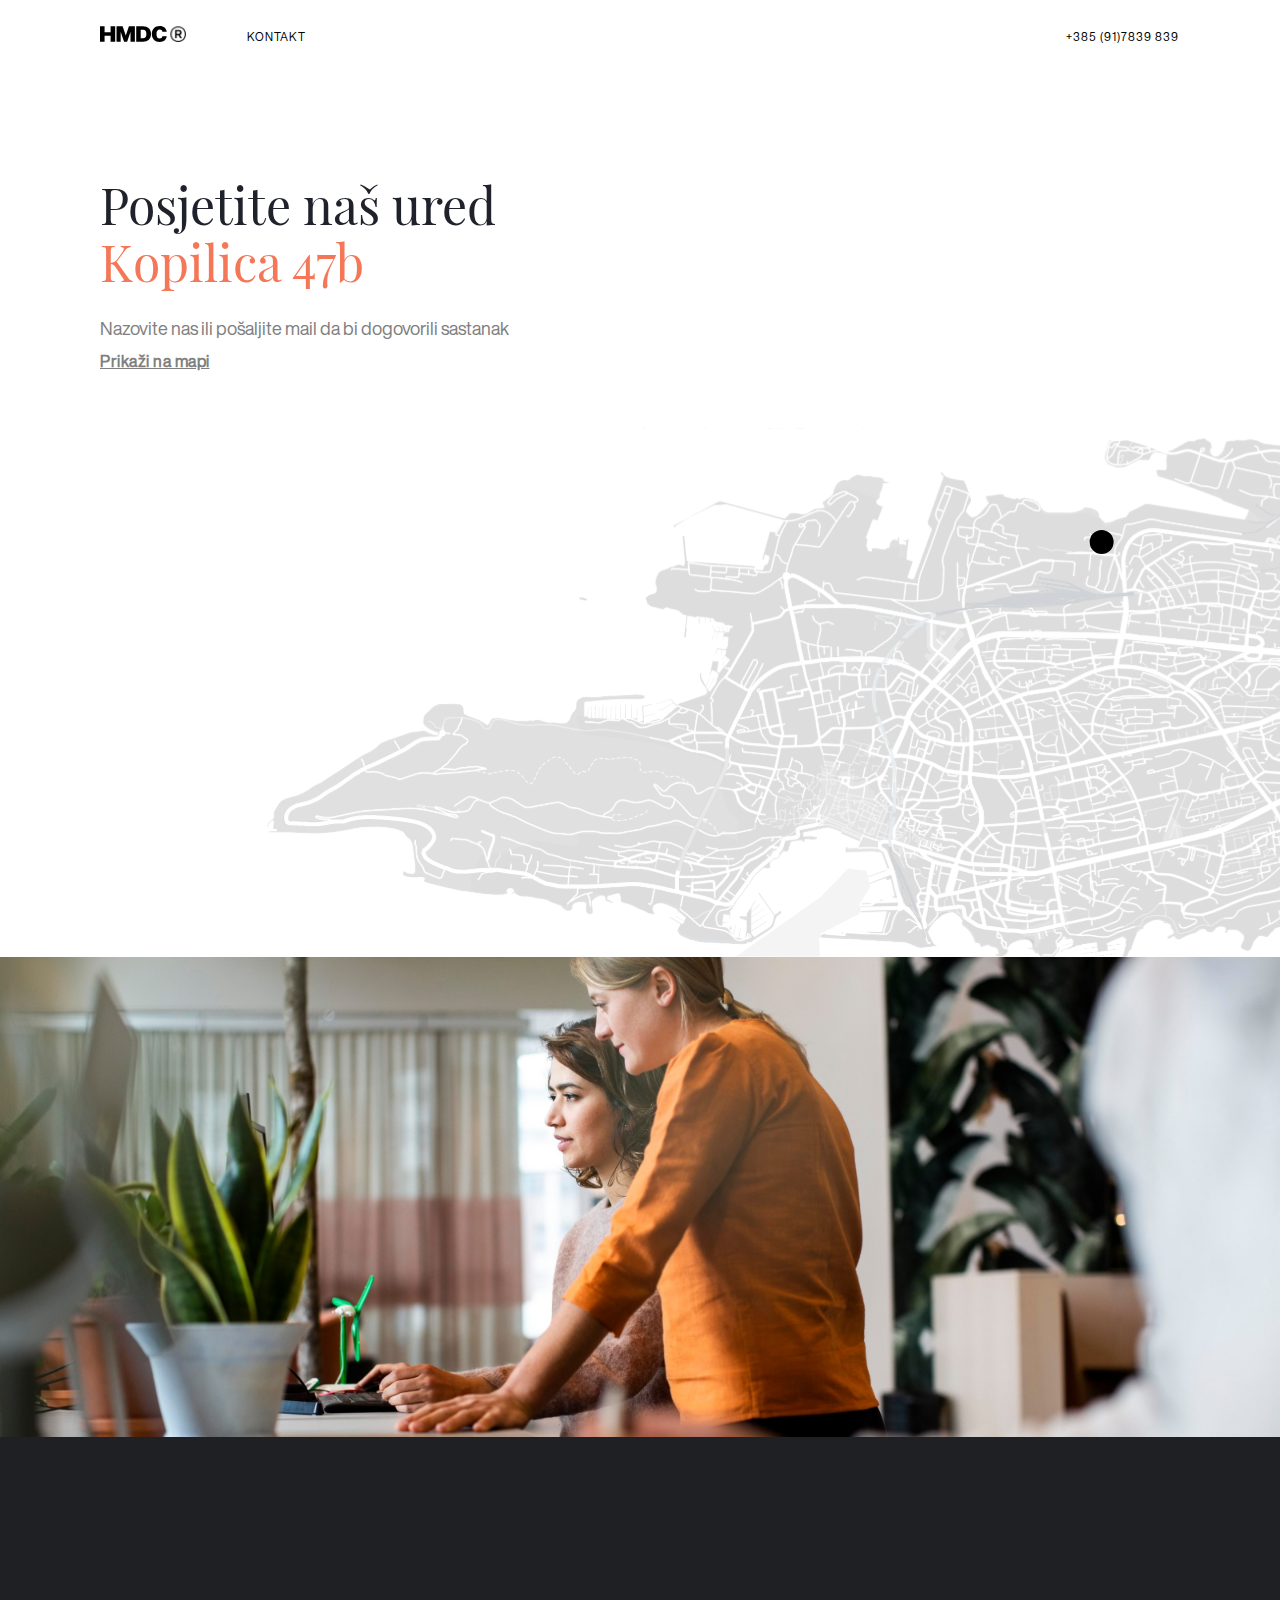
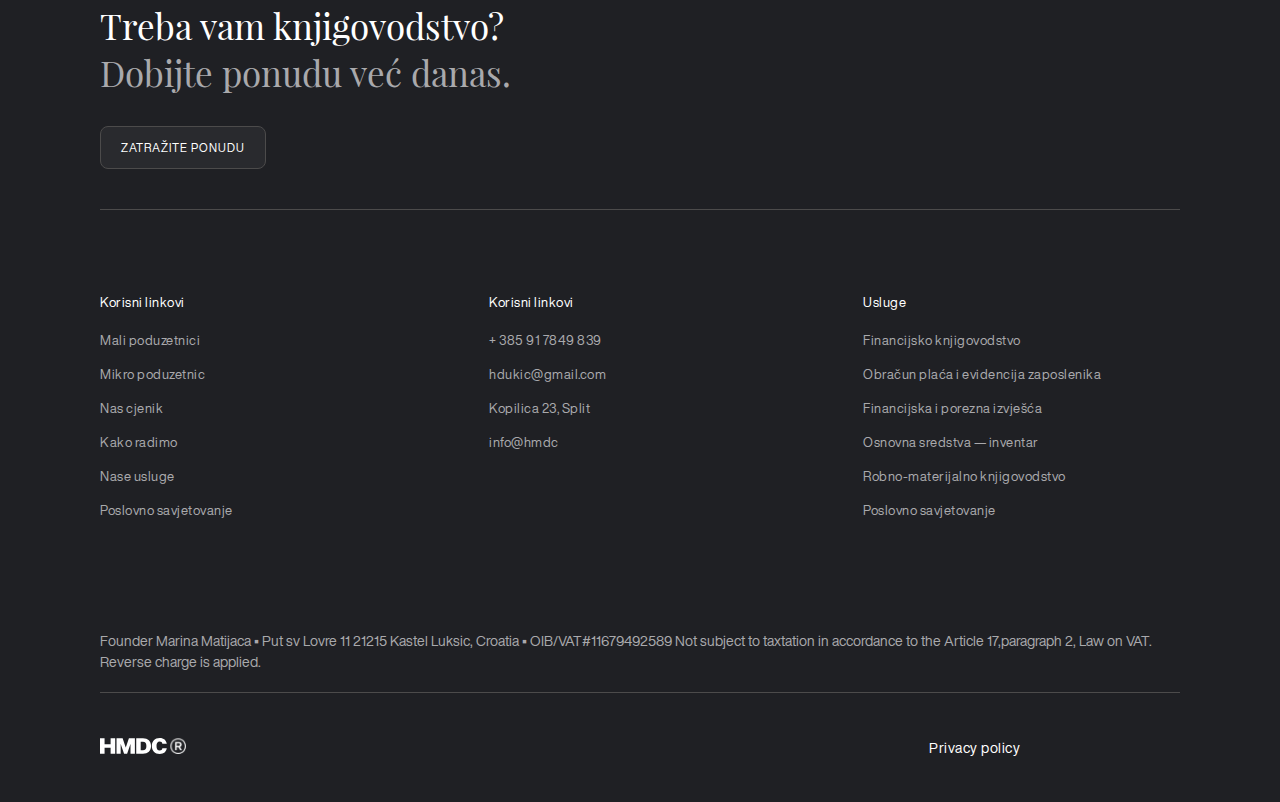
==== commit d8467fc9: "added menu to contact page" ====
--- a/kontakt.html
+++ b/kontakt.html
@@ -64,6 +64,12 @@
         <img src="./picture/STMAP.svg" alt="" />
       </div>
     </div>
+    <nav class="mobile-nav">
+      <div class="mobile-nav-link-holder">
+        <a class="mobile-nav-link-anchors" href="index.html">Početna</a>
+        <a class="mobile-nav-link-anchors" href="kontakt.html">Kontakt</a>
+      </div>
+    </nav>
 
     <div>
       <img id="contactimgbottom" src="./Slike/KontaktPageNew.png" alt="" />
--- a/styles.css
+++ b/styles.css
@@ -21,6 +21,10 @@
   color: #1f212b;
 }
 
+header {
+  height: 50vw;
+}
+
 header #header-img-holder img {
   top: 0;
   width: 100%;
@@ -29,6 +33,10 @@
 }
 
 header #header-img-holder img + img {
+  display: none;
+}
+
+.mobile-nav {
   display: none;
 }
 .splash {
@@ -88,10 +96,17 @@
 }
 
 #absolute-header {
+  position: relative;
+  top: 0;
+  width: 100%;
+  height: 100%;
+  padding: 20px 60px 0;
+}
+
+#header-img-holder {
   position: absolute;
   top: 0;
-  width: 100%;
-  padding: 20px 60px 0;
+  z-index: -1;
 }
 
 #logo img {
@@ -139,6 +154,7 @@
 
 /*                    BAR                      */
 .bar-holder {
+  z-index: 301;
   cursor: pointer;
   width: 26px;
   height: 17px;
@@ -232,9 +248,11 @@
 
 #header-title {
   position: relative;
-  max-width: 345px;
-  color: white;
-  margin-top: 40px;
+  color: white;
+  height: calc(100% - 51px);
+  display: flex;
+  flex-direction: column;
+  justify-content: center;
 }
 
 #header-title h2 {
@@ -251,6 +269,7 @@
 }
 
 #header-title small {
+  max-width: 345px;
   display: block;
   line-height: 22px;
   font-family: HalveticaNowDisplay;
@@ -272,7 +291,7 @@
   font-family: HalveticaNowDisplay;
   font-size: 11px;
   text-transform: uppercase;
-  margin: 25px 0px 25px;
+  margin: 25px 0px 0px;
   font-weight: 700;
   cursor: pointer;
   letter-spacing: 1.3px;
@@ -548,7 +567,6 @@
   width: 280px;
   min-width: 280px;
   padding: 30px;
-  margin: 14px 17px;
 }
 
 #business-link img {
@@ -726,7 +744,6 @@
   }
 
   #header-title h2 {
-    margin: 9vw 0 0 0;
     font-size: 61px;
     width: 490px;
     line-height: 62px;
@@ -758,6 +775,7 @@
     grid-row-gap: 20px;
     grid-template-columns: 100%;
     justify-items: end;
+    max-width: 56%;
   }
 
   #PDVgrid div {
@@ -766,27 +784,27 @@
   }
 
   #PDVgrid div:nth-child(1) {
-    margin: 0px 590px 0 auto;
+    margin: 0px 0px 0 auto;
   }
 
   #PDVgrid div:nth-child(2) {
-    margin: 0px 690px 0 auto;
+    margin: 0px 100px 0 auto;
   }
 
   #PDVgrid div:nth-child(3) {
-    margin: 0px 790px 0 auto;
+    margin: 0px 200px 0 auto;
   }
 
   #PDVgrid div:nth-child(4) {
-    margin: 0px 730px 0 auto;
+    margin: 0px 121px 0 auto;
   }
 
   #PDVgrid div:nth-child(5) {
-    margin: 0px 650px 0 auto;
+    margin: 0px 54px 0 auto;
   }
 
   #PDVgrid div:nth-child(6) {
-    margin: 0px 580px 0 auto;
+    margin: 0px 0px 0 auto;
   }
 
   #PDV h1 {
@@ -870,9 +888,42 @@
 }
 
 @media only screen and (max-width: 768px) {
+  header {
+    height: 100%;
+  }
+
   header #logo img {
     filter: invert();
     margin-right: 18px;
+  }
+  .mobile-nav {
+    display: block;
+    position: fixed;
+    top: 0;
+    left: 100%;
+    width: 100%;
+    min-height: 100vh;
+    z-index: 300;
+    background-color: white;
+    margin-top: 60px;
+    transition: 0.6s;
+  }
+  .mobile-nav.active {
+    left: 0;
+  }
+  .mobile-nav-link-holder {
+    margin-top: 60px;
+    display: block;
+  }
+  .mobile-nav-link-anchors {
+    display: block;
+    text-align: center;
+    margin-bottom: 16px;
+    padding: 12px 16px;
+    color: #0a0a0b;
+    text-decoration: none;
+    font-family: PlayFairDisplay;
+    font-size: xx-large;
   }
 
   .section-box {
@@ -952,7 +1003,7 @@
   }
 
   #header-title small {
-    color: #ffffff;
+    color: #1f212b;
     font-size: 16px;
     font-weight: 400;
     opacity: 0.8;
@@ -1018,13 +1069,13 @@
   }
 }
 
-@media only screen and (max-width: 400px) {
+@media only screen and (max-width: 430px) {
   header #header-img-holder img {
     display: none;
   }
 
   #header-img-holder {
-    height: 530px;
+    height: 600px;
     display: block;
     position: relative;
   }
@@ -1032,7 +1083,7 @@
   header #header-img-holder img + img {
     position: absolute;
     top: 0;
-    width: 400px;
+    width: 430px;
     display: block;
   }
 
@@ -1116,3 +1167,10 @@
     color: #a9a9ac;
   }
 }
+
+@media only screen and (min-width: 2400px) {
+  .splide {
+    display: flex;
+    justify-content: center;
+  }
+}
--- a/kontaktstyle.css
+++ b/kontaktstyle.css
@@ -8,6 +8,9 @@
 
 .nav-links {
   color: black !important;
+}
+.mobile-nav {
+  display: none;
 }
 
 #header-right-side .nav-links button {
@@ -231,6 +234,35 @@
 @media only screen and (max-width: 768px) {
   #absolute-header {
     padding: 18px 28px 20px; /* 7.8vw=60px*/
+  }
+  .mobile-nav {
+    display: block;
+    position: fixed;
+    top: 0;
+    left: 100%;
+    width: 100%;
+    min-height: 100vh;
+    z-index: 300;
+    background-color: white;
+    margin-top: 60px;
+    transition: 0.6s;
+  }
+  .mobile-nav.active {
+    left: 0;
+  }
+  .mobile-nav-link-holder {
+    margin-top: 60px;
+    display: block;
+  }
+  .mobile-nav-link-anchors {
+    display: block;
+    text-align: center;
+    margin-bottom: 16px;
+    padding: 12px 16px;
+    color: #0a0a0b;
+    text-decoration: none;
+    font-family: PlayFairDisplay;
+    font-size: xx-large;
   }
 }
 @media only screen and (max-width: 380px) {
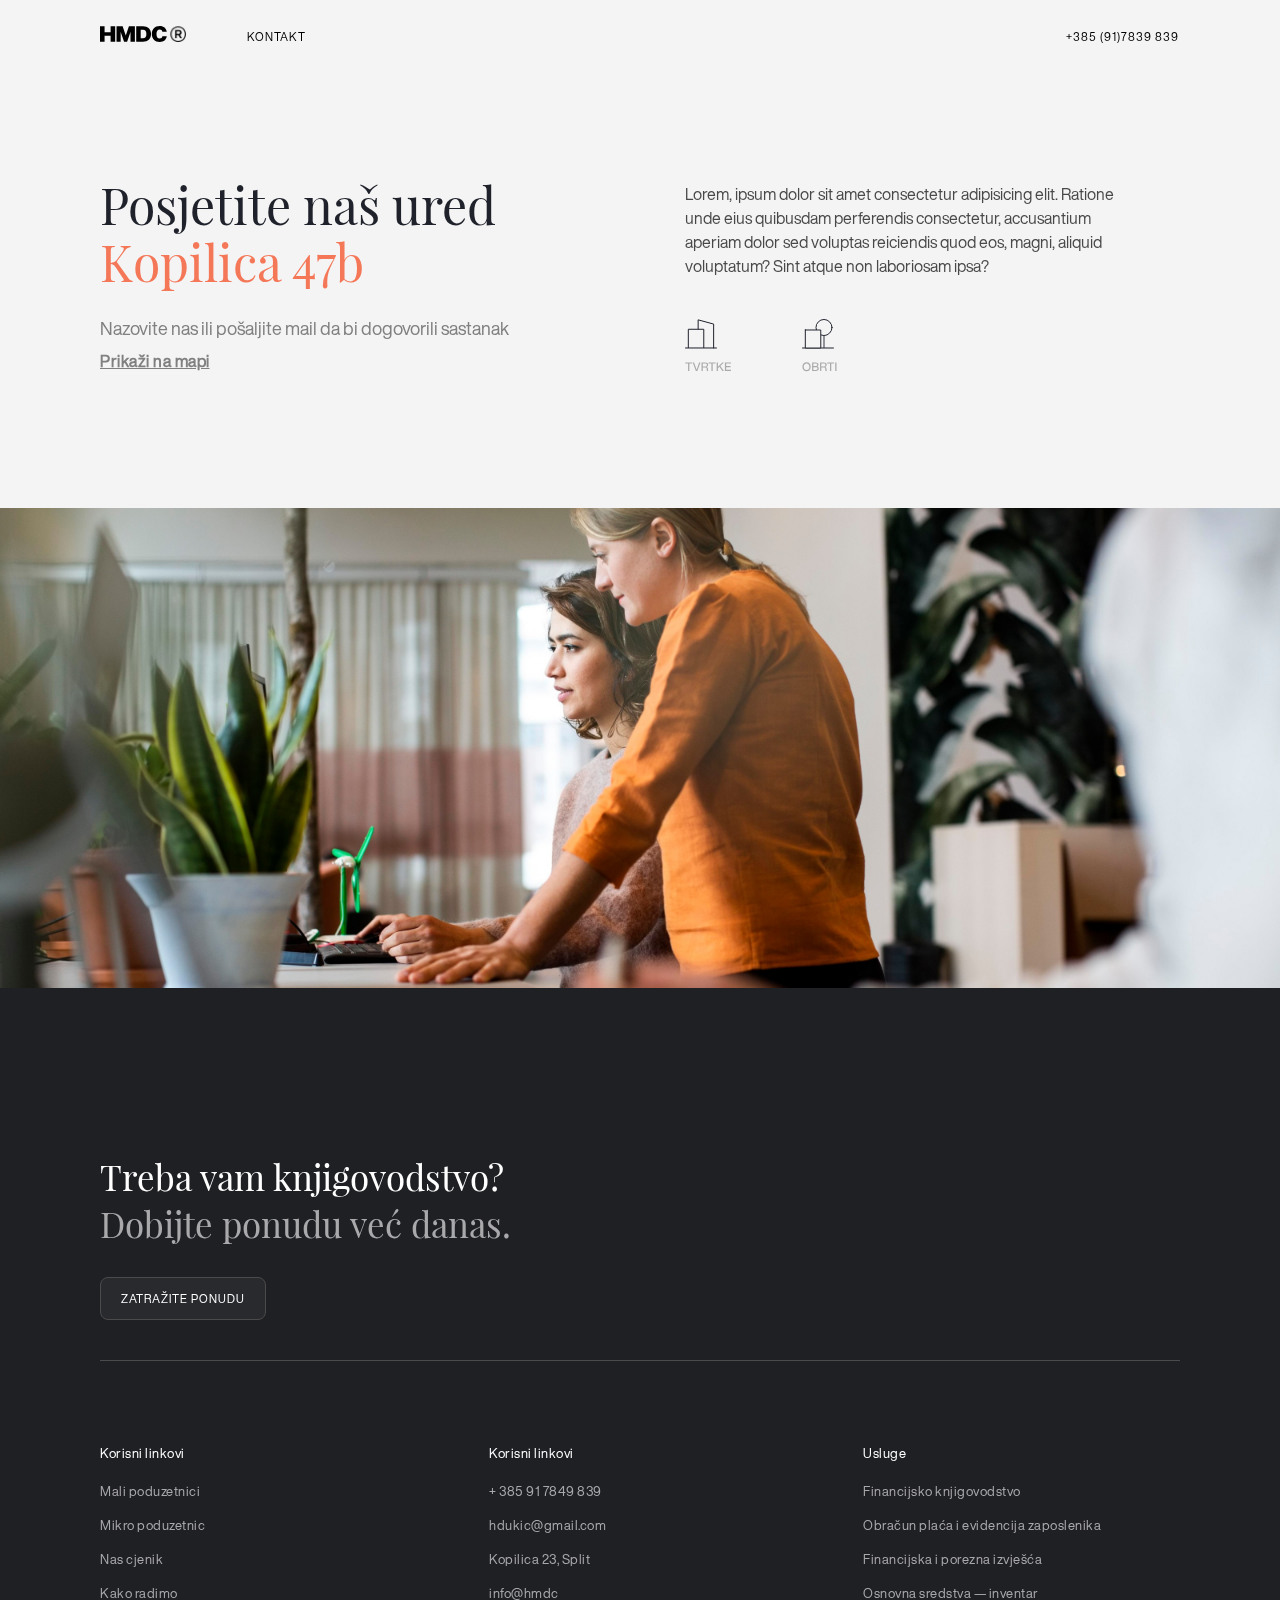
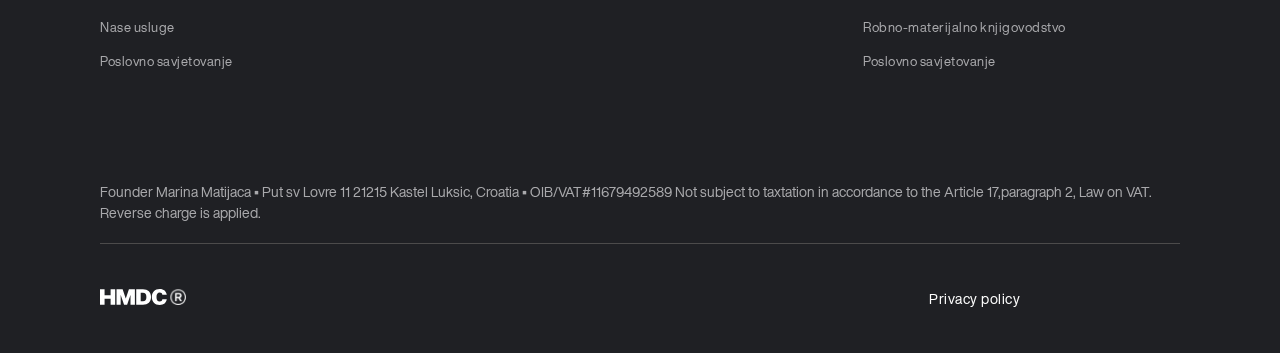
==== commit b60a8232: "splashndcontact" ====
--- a/kontakt.html
+++ b/kontakt.html
@@ -50,6 +50,7 @@
           </nav>
         </div>
 
+        <div id="contact-content-grid">
         <div id="contact-content">
           <h1>Posjetite naš ured</h1>
           <h1>Kopilica 47b</h1>
@@ -58,11 +59,29 @@
           >
           <a href="https://goo.gl/maps/gQXnQjkdcjwEqtRYA">Prikaži na mapi</a>
         </div>
+
+        <div id="contact-content2">
+        <p>
+          Lorem, ipsum dolor sit amet consectetur adipisicing elit. Ratione unde
+          eius quibusdam perferendis consectetur, accusantium aperiam dolor sed
+          voluptas reiciendis quod eos, magni, aliquid voluptatum? Sint atque
+          non laboriosam ipsa?
+        </p>
+
+        <nav id="services-flex2">
+          <a href="" id="plan-links">
+            <!-- <i class="fas fa-book"></i> -->
+            <img src="./Tvrtke i obrti ikone/Group 9387.svg" alt="" />
+          </a>
+
+          <a href="" id="plan-links">
+            <img src="./Tvrtke i obrti ikone/Obrti.svg" alt="2" />
+          </a>
+        </nav>
       </div>
-
-      <div id="stmap">
-        <img src="./picture/STMAP.svg" alt="" />
-      </div>
+    </div>
+</div>
+  
     </div>
     <nav class="mobile-nav">
       <div class="mobile-nav-link-holder">
--- a/styles.css
+++ b/styles.css
@@ -737,7 +737,6 @@
   font-size: 14px;
 }
 
-/* mozda 1200 */
 @media only screen and (min-width: 1001px) {
   #absolute-header {
     padding: 24px 100px 0;
@@ -852,6 +851,21 @@
 }
 
 @media only screen and (min-width: 1440px) {
+
+  .fade-in .title-holder img{
+    width: 55vw;
+  }
+  /* .bottom-segment{
+    flex-direction: column; 
+    margin: 8vw; 
+  } */
+
+
+  .bottom-segment p{
+    font-size: 1.5vw;
+  }
+
+
   #PDV #img1000 {
     position: absolute;
     display: block;
@@ -887,7 +901,56 @@
   }
 }
 
+@media only screen and (min-width: 2400px) {
+  .splide {
+    display: flex;
+    justify-content: center;
+  }
+}
+
 @media only screen and (max-width: 768px) {
+
+  .fade-in .title-holder img{
+    width: 68vw;
+  }
+  /* .bottom-segment{
+    flex-direction: column;
+    margin: 8vw;
+  } */
+
+  
+  .bottom-segment {
+    font-family: HalveticaNowDisplay;
+    text-transform: capitalize;
+    letter-spacing: 0.08em;
+    display: grid;
+    grid-template-rows: 50% 50%;
+     grid-template-columns:auto 55% auto; /* auto ex 20% */
+    grid-row-gap: 30px;
+    margin: 4vh;
+    justify-content: space-between;
+    justify-items: center;
+}
+
+.bottom-segment p:nth-child(1){
+  grid-row-start: 2;
+  text-align: center;
+}
+
+.bottom-segment p:nth-child(2) {
+  grid-column-end: span 3;
+  grid-column-start: 1;
+  text-align: center;
+  max-width: 290px;
+}
+
+.bottom-segment p:nth-child(3){
+  grid-row-start: 2;
+  grid-column-start: 3;
+  text-align: center;
+}
+
+
   header {
     height: 100%;
   }
@@ -1070,6 +1133,15 @@
 }
 
 @media only screen and (max-width: 430px) {
+  .fade-in .title-holder img{
+    width: 70vw;
+  }
+
+  .bottom-segment p{
+    font-size:3.3vw;
+  }
+
+
   header #header-img-holder img {
     display: none;
   }
@@ -1168,9 +1240,4 @@
   }
 }
 
-@media only screen and (min-width: 2400px) {
-  .splide {
-    display: flex;
-    justify-content: center;
-  }
-}
+
--- a/kontaktstyle.css
+++ b/kontaktstyle.css
@@ -1,5 +1,5 @@
 body {
-  background: #ffff;
+  background: #f4f4f4;
 }
 
 #logo img {
@@ -21,17 +21,38 @@
   color: white !important;
 }
 
-#stmap img {
-  top: 0;
-  width: 100%;
-  display: block;
-  margin: 0 auto;
+#contact-content-grid {
+  display: grid;
+  grid-template-columns: repeat(auto-fit, minmax(420px, 1fr));
+  grid-column-gap: 90px;
+  grid-row-gap: 40px;
+  margin: 120px 0;
+}
+
+#contact-content2 {
+  display: block;
+  position: relative;
+  max-width: 440px;
+}
+
+#services-flex2 #plan-links img{
+  mix-blend-mode: darken;
+}
+
+#contact-content2 p{
+  font-family: HalveticaNowDisplay;
+  color: black;
+  opacity: 0.7;
+  line-height: 24px;
+  font-size: 16px;
+  font-weight: 400;
+  margin-top: 11px;
 }
 
 #contact-content {
   display: block;
   position: relative;
-  margin-top: 120px;
+  width: max-content;
 }
 
 #contact-content h1 {
@@ -51,7 +72,6 @@
 
 #contact-content small {
   margin-top: 20px;
-  max-width: 260px;
   display: block;
   font-family: HalveticaNowDisplay;
   font-size: 18px;
@@ -59,7 +79,7 @@
 }
 
 #contact-content a {
-  display: block;
+  display: inline-block;
   margin-top: 8px;
   color: gray;
   font-family: HalveticaNowDisplay;
@@ -197,18 +217,18 @@
     font-size: 50px;
   }
 
-  #contact-content small {
+  /* #contact-content small {
     max-width: 426px;
-  }
+  } */
   #footer-nav-holder {
     max-width: 1001px;
   }
 }
 
 @media only screen and (min-width: 1440px) {
-  #contact-content {
+  /* #contact-content {
     width: 460px;
-  }
+  } */
 
   #contact-content h1 {
     font-size: 53px;
@@ -232,6 +252,8 @@
   }
 }
 @media only screen and (max-width: 768px) {
+
+
   #absolute-header {
     padding: 18px 28px 20px; /* 7.8vw=60px*/
   }
@@ -264,6 +286,16 @@
     font-family: PlayFairDisplay;
     font-size: xx-large;
   }
+  
+  #contact-content-grid {
+    display: block;
+  }
+
+  #contact-content {
+    width: 100%;
+  }
+
+
 }
 @media only screen and (max-width: 380px) {
   #contact-content h1 {
